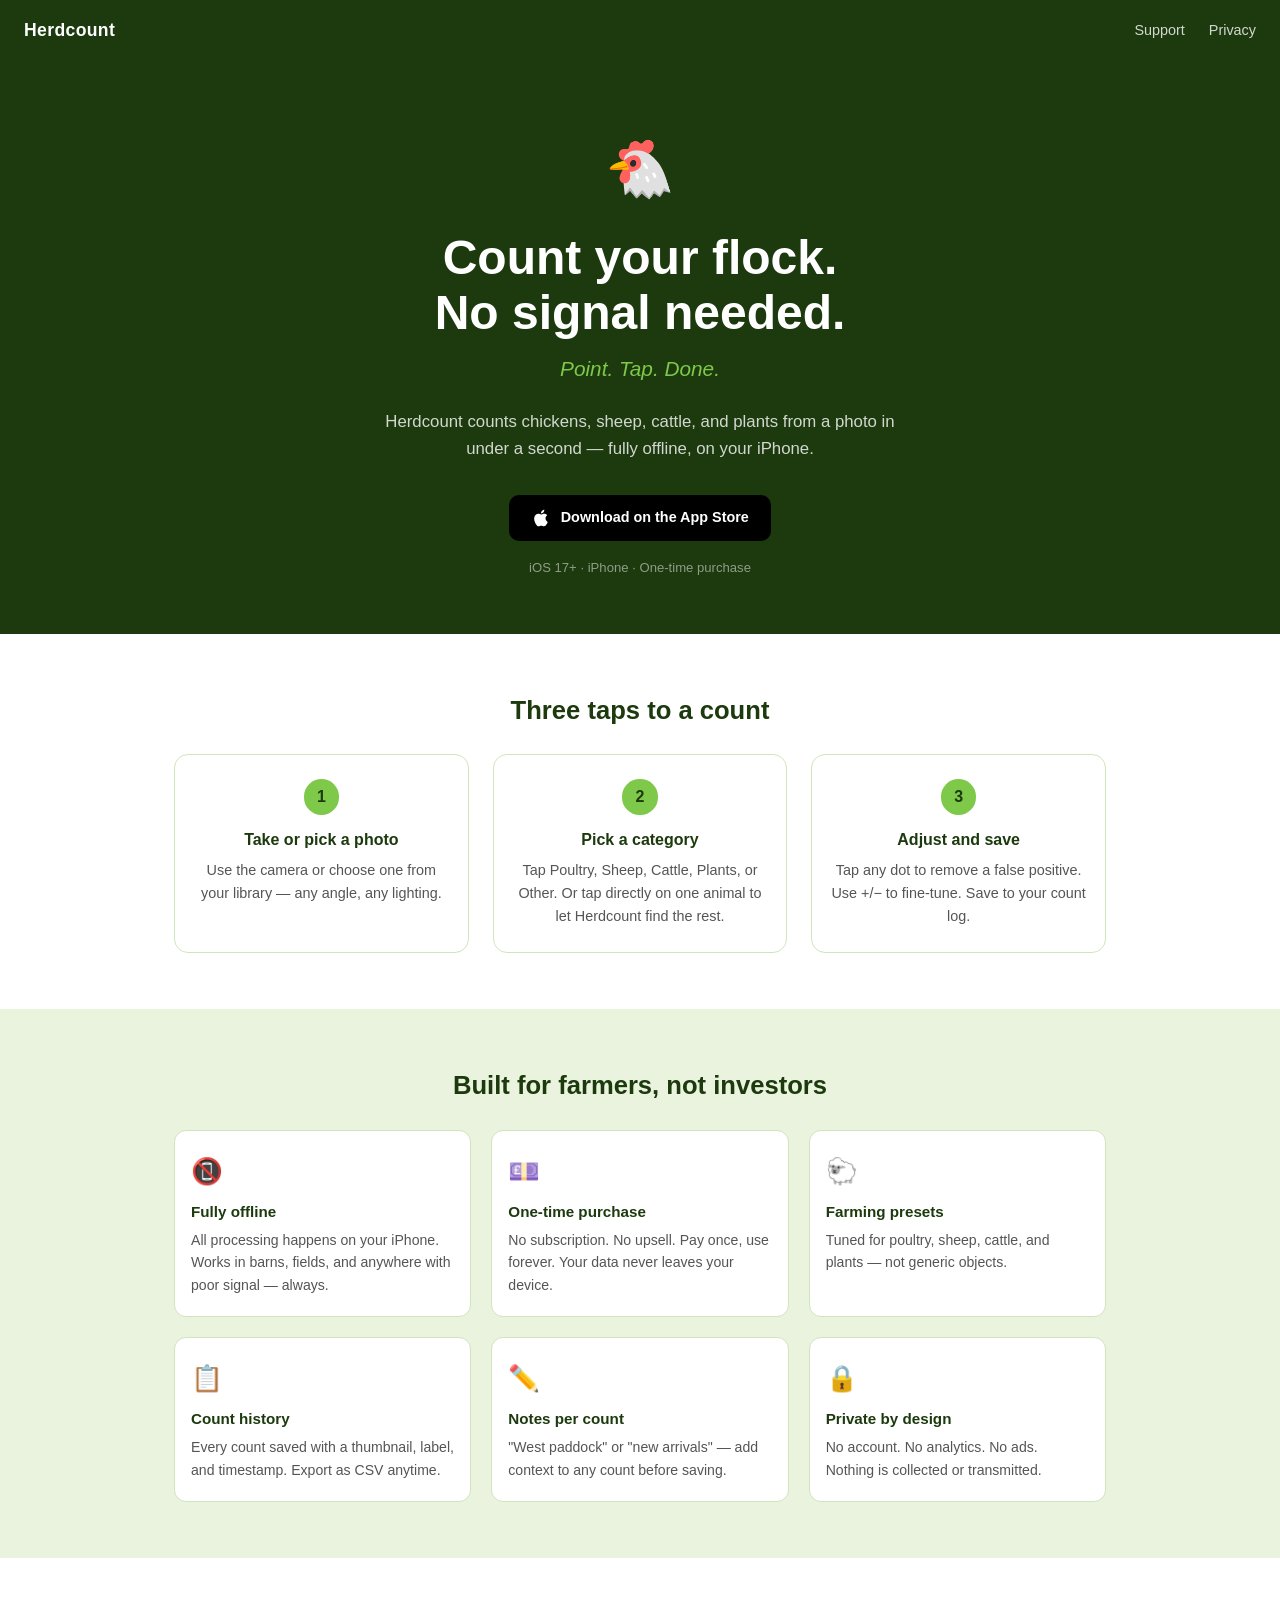
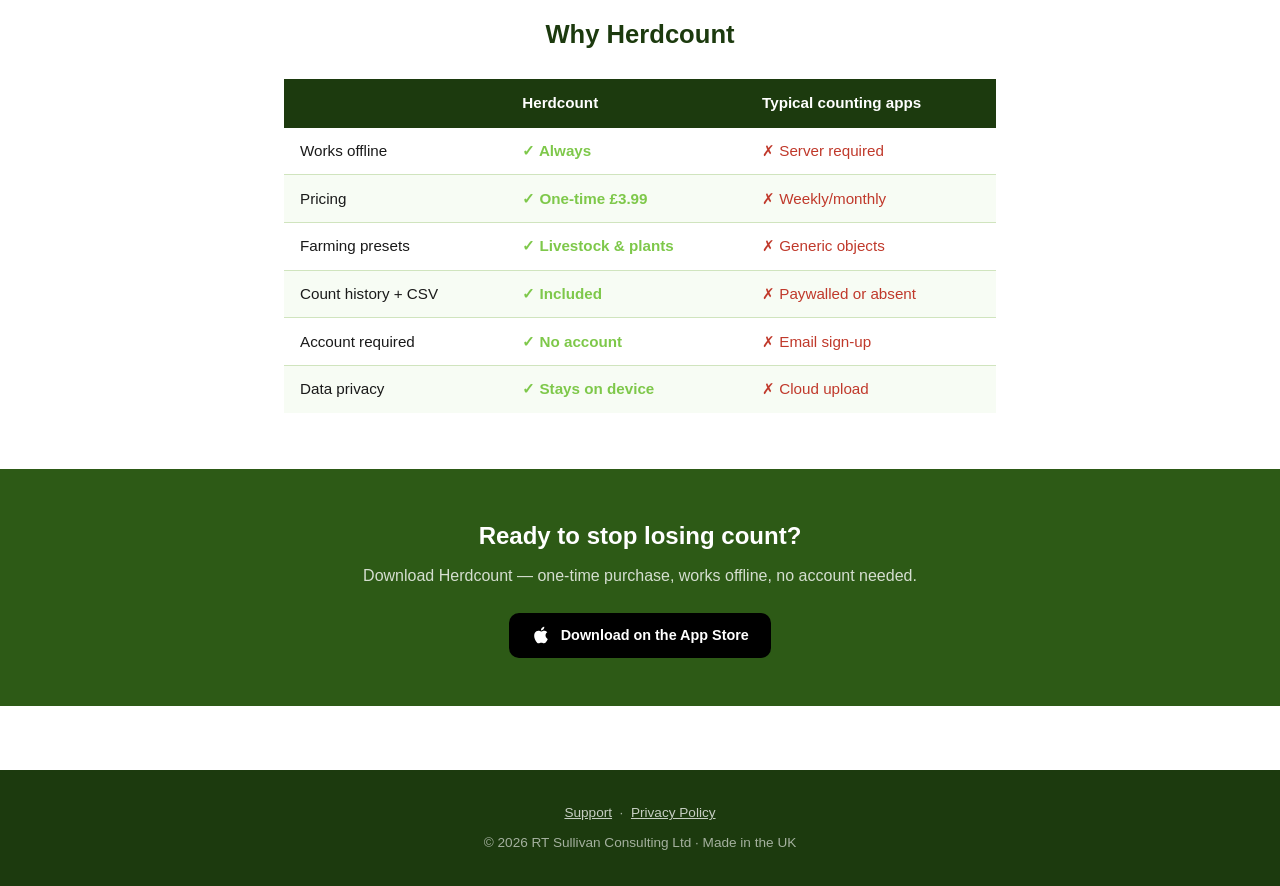
==== herdcount/index.html @ 4c9011f6 "Initial Herdcount website (GitHub Pages) Landing page, support FAQ, and privacy policy for rtsulliva" ====
<!DOCTYPE html>
<html lang="en">
<head>
  <meta charset="UTF-8">
  <meta name="viewport" content="width=device-width, initial-scale=1.0">
  <title>Herdcount — Count your flock. No signal needed.</title>
  <meta name="description" content="Photo-based livestock counter for smallholders and hobby farmers. Offline, one-time purchase, no account needed.">
  <link rel="stylesheet" href="../style.css">
  <style>
    /* page-specific overrides */
    .coming-soon {
      display: inline-block;
      background: var(--straw);
      color: #fff;
      font-size: 0.78rem;
      font-weight: 700;
      padding: 0.2rem 0.6rem;
      border-radius: 6px;
      letter-spacing: 0.05em;
      text-transform: uppercase;
      margin-left: 0.5rem;
      vertical-align: middle;
    }
  </style>
</head>
<body>

<nav>
  <a class="nav-brand" href="/herdcount/">Herdcount</a>
  <ul class="nav-links">
    <li><a href="/herdcount/support/">Support</a></li>
    <li><a href="/herdcount/privacy/">Privacy</a></li>
  </ul>
</nav>

<!-- Hero -->
<div class="hero">
  <span class="hero-icon">🐔</span>
  <h1>Count your flock.<br>No signal needed.</h1>
  <p class="hero-tagline">Point. Tap. Done.</p>
  <p class="hero-sub">Herdcount counts chickens, sheep, cattle, and plants from a photo in under a second — fully offline, on your iPhone.</p>
  <div class="btn-group">
    <a href="#" class="store-badge" aria-label="Download on the App Store">
      <svg width="20" height="20" viewBox="0 0 24 24" fill="white" aria-hidden="true">
        <path d="M18.71 19.5c-.83 1.24-1.71 2.45-3.05 2.47-1.34.03-1.77-.79-3.29-.79-1.53 0-2 .77-3.27.82-1.31.05-2.3-1.32-3.14-2.53C4.25 17 2.94 12.45 4.7 9.39c.87-1.52 2.43-2.48 4.12-2.51 1.28-.02 2.5.87 3.29.87.78 0 2.26-1.07 3.8-.91.65.03 2.47.26 3.64 1.98-.09.06-2.17 1.28-2.15 3.81.03 3.02 2.65 4.03 2.68 4.04-.03.07-.42 1.44-1.38 2.83M13 3.5c.73-.83 1.94-1.46 2.94-1.5.13 1.17-.34 2.35-1.04 3.19-.69.85-1.83 1.51-2.95 1.42-.15-1.15.41-2.35 1.05-3.11z"/>
      </svg>
      Download on the App Store
    </a>
  </div>
  <p style="margin-top:1rem; font-size:0.82rem; color:rgba(255,255,255,0.5);">iOS 17+ · iPhone · One-time purchase</p>
</div>

<!-- How it works -->
<section>
  <div class="container-wide">
    <h2>Three taps to a count</h2>
    <div class="steps">
      <div class="step">
        <div class="step-num">1</div>
        <h3>Take or pick a photo</h3>
        <p>Use the camera or choose one from your library — any angle, any lighting.</p>
      </div>
      <div class="step">
        <div class="step-num">2</div>
        <h3>Pick a category</h3>
        <p>Tap Poultry, Sheep, Cattle, Plants, or Other. Or tap directly on one animal to let Herdcount find the rest.</p>
      </div>
      <div class="step">
        <div class="step-num">3</div>
        <h3>Adjust and save</h3>
        <p>Tap any dot to remove a false positive. Use +/− to fine-tune. Save to your count log.</p>
      </div>
    </div>
  </div>
</section>

<!-- Features -->
<section>
  <div class="container-wide">
    <h2>Built for farmers, not investors</h2>
    <div class="features">
      <div class="feature">
        <span class="feature-icon">📵</span>
        <h3>Fully offline</h3>
        <p>All processing happens on your iPhone. Works in barns, fields, and anywhere with poor signal — always.</p>
      </div>
      <div class="feature">
        <span class="feature-icon">💷</span>
        <h3>One-time purchase</h3>
        <p>No subscription. No upsell. Pay once, use forever. Your data never leaves your device.</p>
      </div>
      <div class="feature">
        <span class="feature-icon">🐑</span>
        <h3>Farming presets</h3>
        <p>Tuned for poultry, sheep, cattle, and plants — not generic objects.</p>
      </div>
      <div class="feature">
        <span class="feature-icon">📋</span>
        <h3>Count history</h3>
        <p>Every count saved with a thumbnail, label, and timestamp. Export as CSV anytime.</p>
      </div>
      <div class="feature">
        <span class="feature-icon">✏️</span>
        <h3>Notes per count</h3>
        <p>"West paddock" or "new arrivals" — add context to any count before saving.</p>
      </div>
      <div class="feature">
        <span class="feature-icon">🔒</span>
        <h3>Private by design</h3>
        <p>No account. No analytics. No ads. Nothing is collected or transmitted.</p>
      </div>
    </div>
  </div>
</section>

<!-- Compare -->
<section>
  <div class="container">
    <h2>Why Herdcount</h2>
    <table class="compare">
      <thead>
        <tr>
          <th></th>
          <th>Herdcount</th>
          <th>Typical counting apps</th>
        </tr>
      </thead>
      <tbody>
        <tr>
          <td>Works offline</td>
          <td class="check">✓ Always</td>
          <td class="cross">✗ Server required</td>
        </tr>
        <tr>
          <td>Pricing</td>
          <td class="check">✓ One-time £3.99</td>
          <td class="cross">✗ Weekly/monthly</td>
        </tr>
        <tr>
          <td>Farming presets</td>
          <td class="check">✓ Livestock &amp; plants</td>
          <td class="cross">✗ Generic objects</td>
        </tr>
        <tr>
          <td>Count history + CSV</td>
          <td class="check">✓ Included</td>
          <td class="cross">✗ Paywalled or absent</td>
        </tr>
        <tr>
          <td>Account required</td>
          <td class="check">✓ No account</td>
          <td class="cross">✗ Email sign-up</td>
        </tr>
        <tr>
          <td>Data privacy</td>
          <td class="check">✓ Stays on device</td>
          <td class="cross">✗ Cloud upload</td>
        </tr>
      </tbody>
    </table>
  </div>
</section>

<!-- CTA -->
<div class="cta-strip">
  <div class="container">
    <h2>Ready to stop losing count?</h2>
    <p>Download Herdcount — one-time purchase, works offline, no account needed.</p>
    <a href="#" class="store-badge" aria-label="Download on the App Store">
      <svg width="20" height="20" viewBox="0 0 24 24" fill="white" aria-hidden="true">
        <path d="M18.71 19.5c-.83 1.24-1.71 2.45-3.05 2.47-1.34.03-1.77-.79-3.29-.79-1.53 0-2 .77-3.27.82-1.31.05-2.3-1.32-3.14-2.53C4.25 17 2.94 12.45 4.7 9.39c.87-1.52 2.43-2.48 4.12-2.51 1.28-.02 2.5.87 3.29.87.78 0 2.26-1.07 3.8-.91.65.03 2.47.26 3.64 1.98-.09.06-2.17 1.28-2.15 3.81.03 3.02 2.65 4.03 2.68 4.04-.03.07-.42 1.44-1.38 2.83M13 3.5c.73-.83 1.94-1.46 2.94-1.5.13 1.17-.34 2.35-1.04 3.19-.69.85-1.83 1.51-2.95 1.42-.15-1.15.41-2.35 1.05-3.11z"/>
      </svg>
      Download on the App Store
    </a>
  </div>
</div>

<footer>
  <div class="container">
    <p>
      <a href="/herdcount/support/">Support</a> &nbsp;·&nbsp;
      <a href="/herdcount/privacy/">Privacy Policy</a>
    </p>
    <p style="margin-top:0.5rem;">© 2026 RT Sullivan Consulting Ltd · Made in the UK</p>
  </div>
</footer>

</body>
</html>
---- style.css ----
*, *::before, *::after { box-sizing: border-box; margin: 0; padding: 0; }

:root {
  --forest:  #1C3A0E;
  --meadow:  #2D5A16;
  --lime:    #7EC84A;
  --highlight: #A8E06A;
  --tint:    #EAF3DE;
  --straw:   #D4A84B;
  --text:    #1a1a1a;
  --muted:   #555;
  --border:  #d0e4be;
}

html { font-size: 16px; }

body {
  font-family: -apple-system, BlinkMacSystemFont, "Segoe UI", sans-serif;
  color: var(--text);
  background: #fff;
  line-height: 1.6;
}

a { color: var(--meadow); text-decoration: underline; }
a:hover { color: var(--lime); }

/* ── Nav ── */
nav {
  background: var(--forest);
  padding: 1rem 1.5rem;
  display: flex;
  align-items: center;
  justify-content: space-between;
  gap: 1rem;
}

.nav-brand {
  color: #fff;
  font-size: 1.1rem;
  font-weight: 700;
  text-decoration: none;
  letter-spacing: 0.02em;
}

.nav-links {
  display: flex;
  gap: 1.5rem;
  list-style: none;
}

.nav-links a {
  color: rgba(255,255,255,0.8);
  text-decoration: none;
  font-size: 0.9rem;
}

.nav-links a:hover { color: var(--lime); }

/* ── Footer ── */
footer {
  background: var(--forest);
  color: rgba(255,255,255,0.6);
  text-align: center;
  padding: 2rem 1.5rem;
  font-size: 0.85rem;
  margin-top: 4rem;
}

footer a { color: rgba(255,255,255,0.75); }
footer a:hover { color: var(--lime); }
footer p + p { margin-top: 0.4rem; }

/* ── Containers ── */
.container {
  max-width: 760px;
  margin: 0 auto;
  padding: 0 1.5rem;
}

.container-wide {
  max-width: 980px;
  margin: 0 auto;
  padding: 0 1.5rem;
}

/* ── Hero ── */
.hero {
  background: var(--forest);
  color: #fff;
  padding: 4rem 1.5rem 3.5rem;
  text-align: center;
}

.hero-icon {
  font-size: 3.5rem;
  margin-bottom: 1rem;
  display: block;
}

.hero h1 {
  font-size: clamp(2rem, 5vw, 3rem);
  font-weight: 800;
  line-height: 1.15;
  margin-bottom: 0.75rem;
}

.hero-tagline {
  font-size: clamp(1.05rem, 2.5vw, 1.3rem);
  color: var(--lime);
  font-style: italic;
  margin-bottom: 1.5rem;
}

.hero-sub {
  font-size: 1.05rem;
  color: rgba(255,255,255,0.8);
  max-width: 520px;
  margin: 0 auto 2rem;
}

/* ── Buttons ── */
.btn {
  display: inline-block;
  padding: 0.8rem 2rem;
  border-radius: 10px;
  font-weight: 700;
  font-size: 1rem;
  text-decoration: none;
  transition: background 0.15s, transform 0.1s;
  cursor: pointer;
}

.btn:active { transform: scale(0.97); }

.btn-primary {
  background: var(--lime);
  color: var(--forest);
}

.btn-primary:hover { background: var(--highlight); color: var(--forest); }

.btn-secondary {
  background: transparent;
  color: rgba(255,255,255,0.8);
  border: 2px solid rgba(255,255,255,0.4);
}

.btn-secondary:hover { border-color: var(--lime); color: var(--lime); }

.btn-group {
  display: flex;
  gap: 1rem;
  flex-wrap: wrap;
  justify-content: center;
}

/* ── Sections ── */
section { padding: 3.5rem 1.5rem; }
section:nth-child(even) { background: var(--tint); }

section h2 {
  font-size: 1.6rem;
  font-weight: 700;
  margin-bottom: 1.5rem;
  color: var(--forest);
  text-align: center;
}

/* ── Steps ── */
.steps {
  display: grid;
  grid-template-columns: repeat(auto-fit, minmax(200px, 1fr));
  gap: 1.5rem;
  margin-top: 1rem;
}

.step {
  text-align: center;
  padding: 1.5rem 1rem;
  background: #fff;
  border-radius: 14px;
  border: 1.5px solid var(--border);
}

.step-num {
  display: inline-flex;
  align-items: center;
  justify-content: center;
  width: 2.2rem;
  height: 2.2rem;
  background: var(--lime);
  color: var(--forest);
  font-weight: 800;
  border-radius: 50%;
  font-size: 1rem;
  margin-bottom: 0.75rem;
}

.step h3 { font-size: 1rem; margin-bottom: 0.4rem; color: var(--forest); }
.step p  { font-size: 0.9rem; color: var(--muted); }

/* ── Feature grid ── */
.features {
  display: grid;
  grid-template-columns: repeat(auto-fit, minmax(220px, 1fr));
  gap: 1.25rem;
}

.feature {
  padding: 1.25rem 1rem;
  background: #fff;
  border-radius: 12px;
  border: 1.5px solid var(--border);
}

.feature-icon { font-size: 1.6rem; margin-bottom: 0.5rem; display: block; }
.feature h3 { font-size: 0.95rem; font-weight: 700; margin-bottom: 0.3rem; color: var(--forest); }
.feature p  { font-size: 0.88rem; color: var(--muted); }

/* ── Compare table ── */
.compare {
  width: 100%;
  border-collapse: collapse;
  font-size: 0.95rem;
  margin-top: 1rem;
}

.compare th {
  background: var(--forest);
  color: #fff;
  padding: 0.75rem 1rem;
  text-align: left;
}

.compare td { padding: 0.7rem 1rem; border-bottom: 1px solid var(--border); }
.compare tr:last-child td { border-bottom: none; }
.compare tr:nth-child(even) td { background: rgba(126,200,74,0.06); }

.check { color: var(--lime); font-weight: 700; }
.cross { color: #c0392b; }

/* ── CTA strip ── */
.cta-strip {
  background: var(--meadow);
  color: #fff;
  text-align: center;
  padding: 3rem 1.5rem;
}

.cta-strip h2 { color: #fff; margin-bottom: 0.5rem; }
.cta-strip p { color: rgba(255,255,255,0.8); margin-bottom: 1.5rem; }

/* ── Content pages (support, privacy) ── */
.page-header {
  background: var(--forest);
  color: #fff;
  padding: 2.5rem 1.5rem;
}

.page-header h1 { font-size: 1.8rem; font-weight: 800; margin-bottom: 0.25rem; }
.page-header p  { color: rgba(255,255,255,0.75); font-size: 0.95rem; }

.page-body {
  padding: 2.5rem 1.5rem 4rem;
}

.page-body h2 {
  font-size: 1.2rem;
  font-weight: 700;
  color: var(--forest);
  margin: 2rem 0 0.75rem;
  padding-bottom: 0.4rem;
  border-bottom: 2px solid var(--tint);
  text-align: left;
}

.page-body h3 {
  font-size: 0.95rem;
  font-weight: 700;
  color: var(--text);
  margin: 1.25rem 0 0.3rem;
}

.page-body p  { margin-bottom: 0.75rem; color: var(--muted); font-size: 0.97rem; }
.page-body ul { margin: 0.25rem 0 0.75rem 1.4rem; color: var(--muted); font-size: 0.97rem; }
.page-body li { margin-bottom: 0.3rem; }

.page-body a { color: var(--meadow); }

.qa { margin-bottom: 1.5rem; }
.qa dt {
  font-weight: 700;
  color: var(--forest);
  font-size: 0.97rem;
  margin-bottom: 0.25rem;
}
.qa dd { color: var(--muted); font-size: 0.95rem; margin-left: 0; }

/* ── App Store badge placeholder ── */
.store-badge {
  display: inline-flex;
  align-items: center;
  gap: 0.6rem;
  background: #000;
  color: #fff;
  padding: 0.7rem 1.4rem;
  border-radius: 10px;
  text-decoration: none;
  font-size: 0.9rem;
  font-weight: 600;
  transition: opacity 0.15s;
}
.store-badge:hover { opacity: 0.85; color: #fff; }
.store-badge svg { flex-shrink: 0; }

/* ── Responsive ── */
@media (max-width: 600px) {
  .nav-links { display: none; }
  .steps, .features { grid-template-columns: 1fr; }
  .compare { font-size: 0.85rem; }
  .compare th, .compare td { padding: 0.6rem 0.75rem; }
}
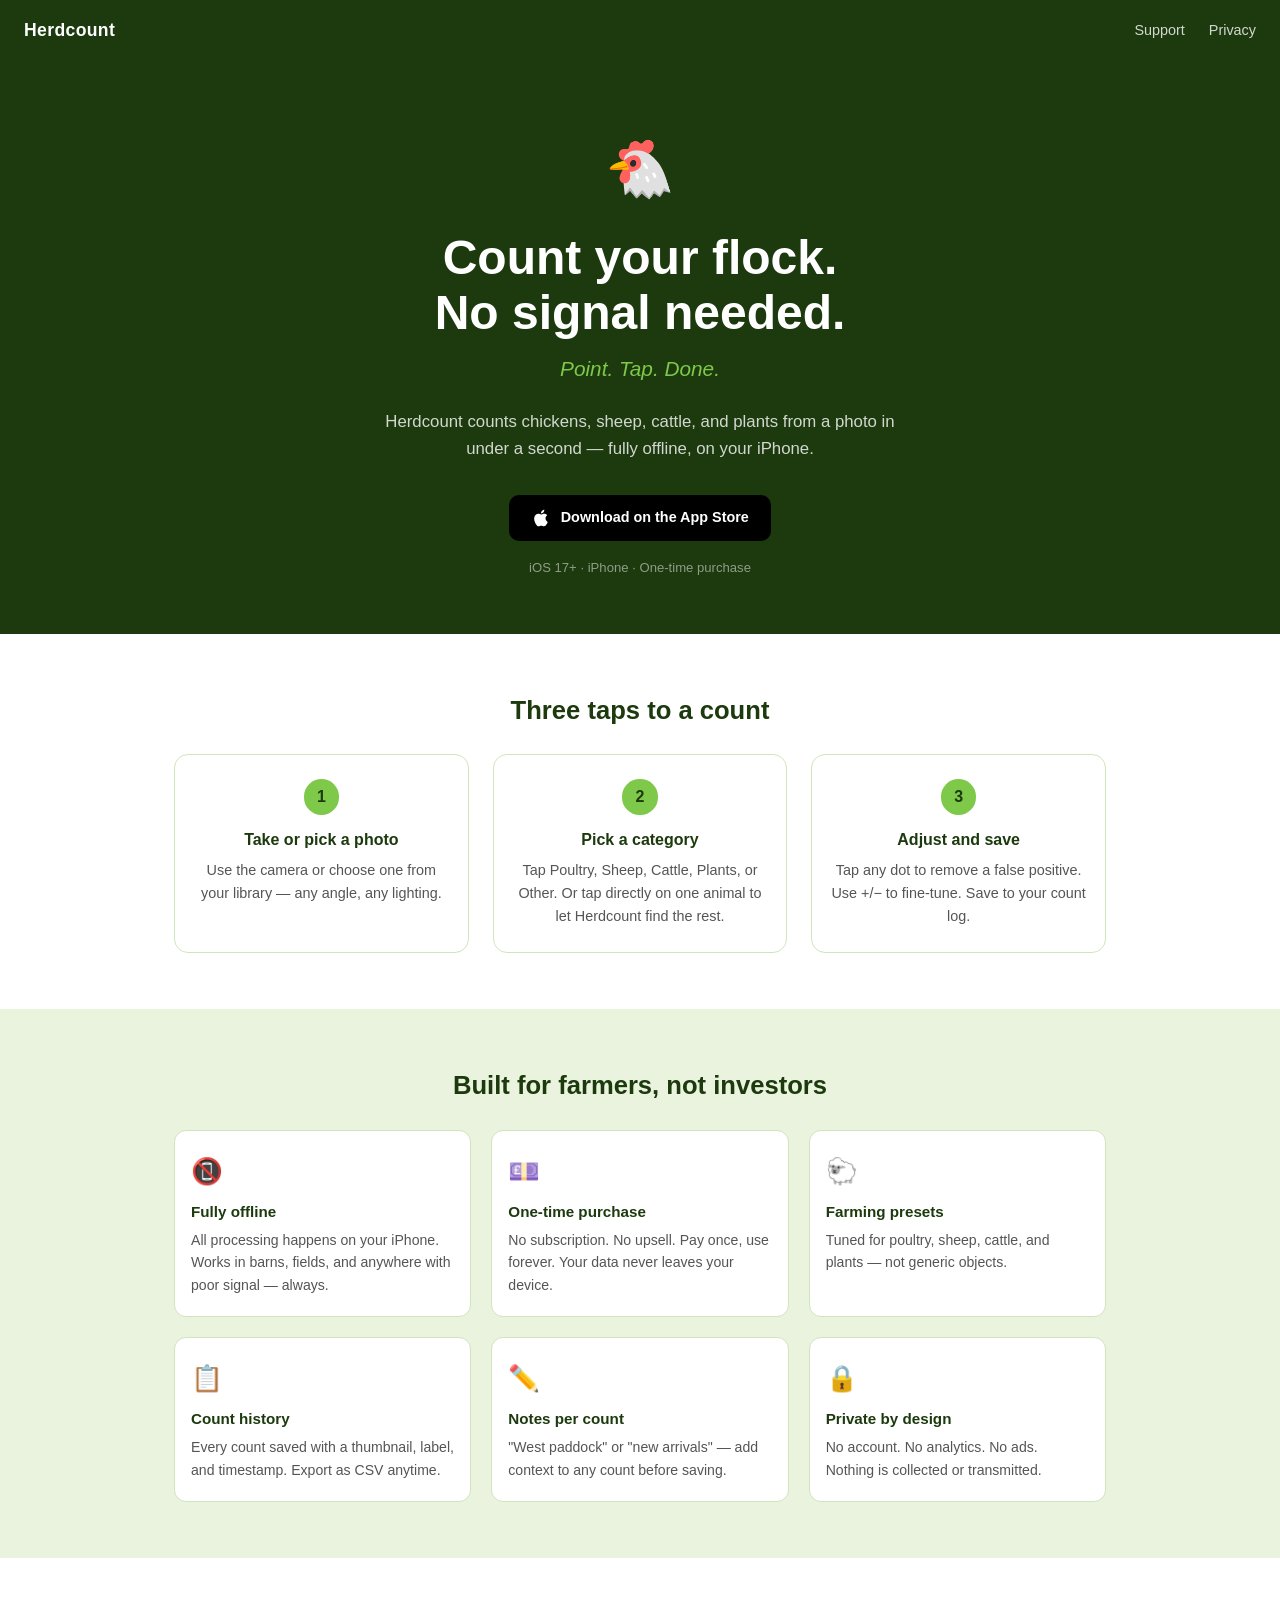
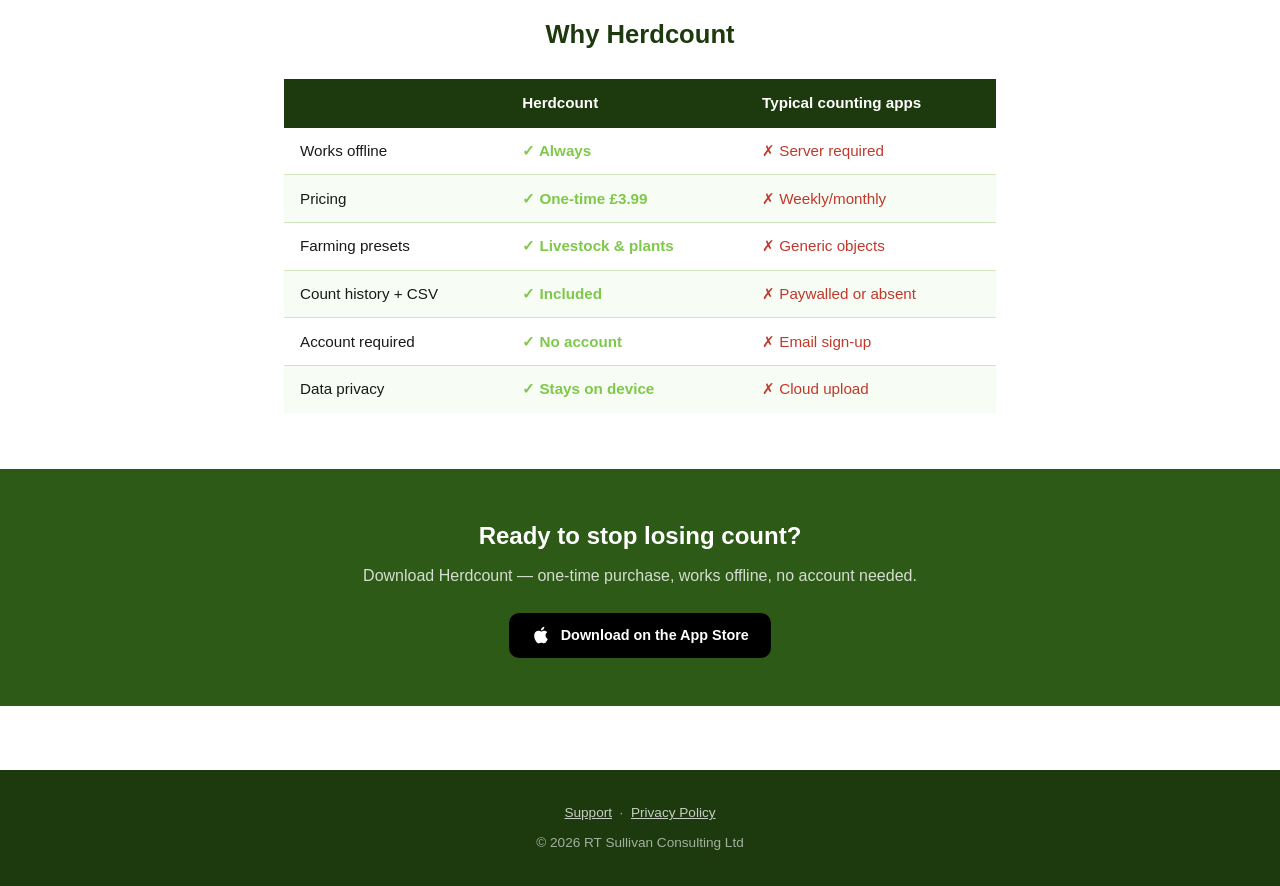
==== commit 96e7f861: "Switch domain to howkewlisthat.com Update CNAME and all email/URL references from rtsullivan.co.uk. " ====
--- a/herdcount/index.html
+++ b/herdcount/index.html
@@ -181,7 +181,7 @@
       <a href="/herdcount/support/">Support</a> &nbsp;·&nbsp;
       <a href="/herdcount/privacy/">Privacy Policy</a>
     </p>
-    <p style="margin-top:0.5rem;">© 2026 RT Sullivan Consulting Ltd · Made in the UK</p>
+    <p style="margin-top:0.5rem;">© 2026 RT Sullivan Consulting Ltd</p>
   </div>
 </footer>
 
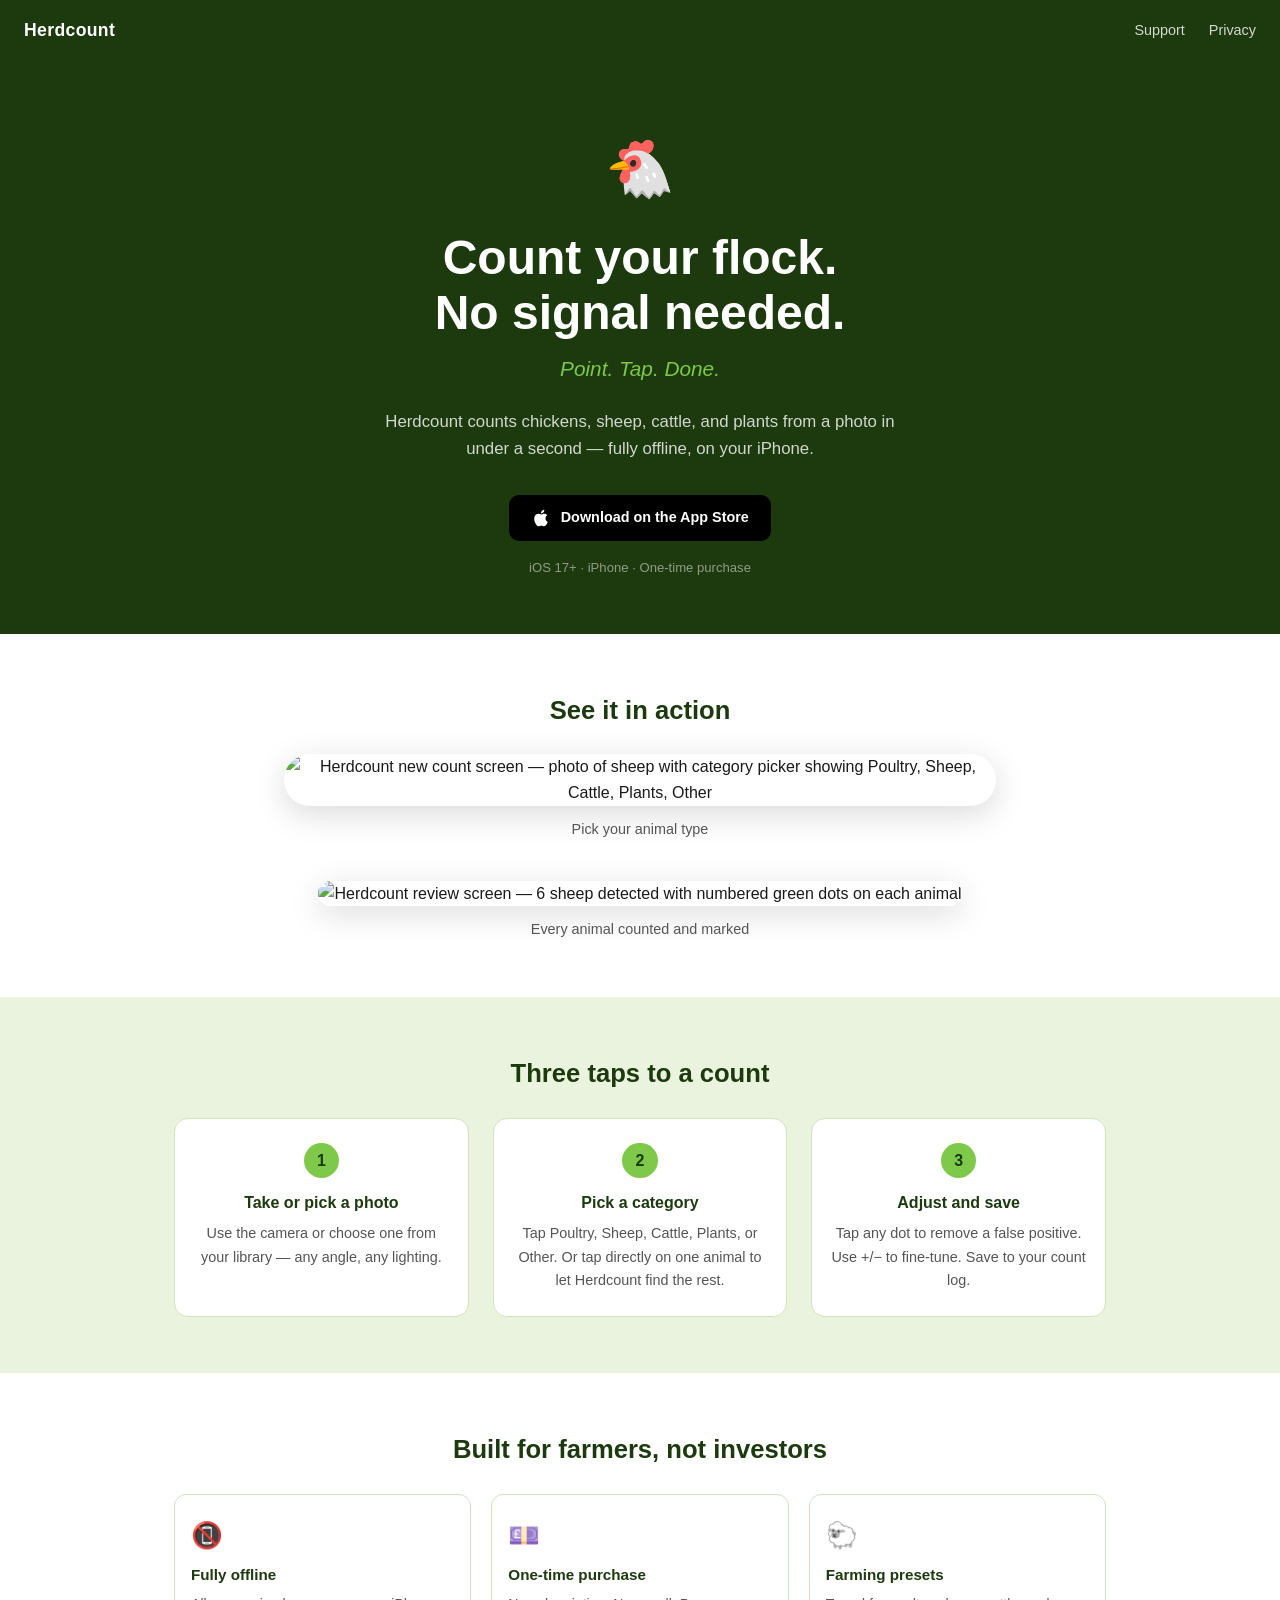
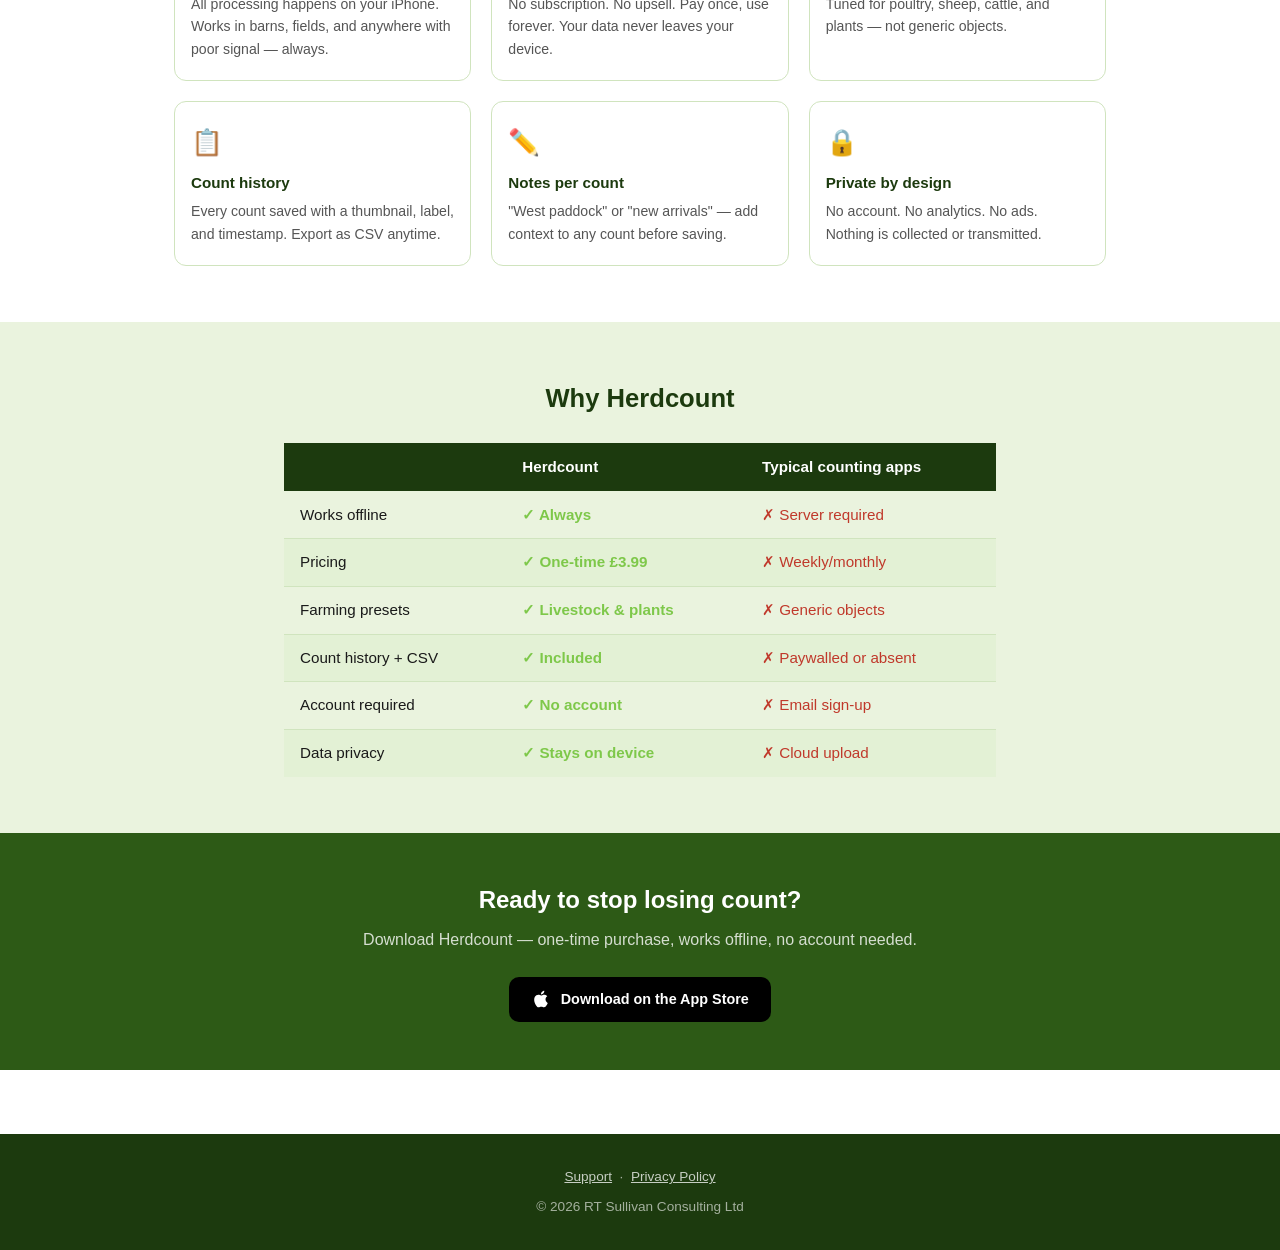
==== commit 08dfb718: "Add app screenshots to Herdcount landing page Real device screenshots showing the category picker an" ====
--- a/herdcount/index.html
+++ b/herdcount/index.html
@@ -8,6 +8,31 @@
   <link rel="stylesheet" href="../style.css">
   <style>
     /* page-specific overrides */
+    .screenshots {
+      display: flex;
+      gap: 2.5rem;
+      justify-content: center;
+      flex-wrap: wrap;
+      margin-top: 1rem;
+    }
+
+    .screenshot {
+      text-align: center;
+    }
+
+    .screenshot img {
+      width: 240px;
+      max-width: 100%;
+      border-radius: 36px;
+      box-shadow: 0 8px 32px rgba(0,0,0,0.15);
+    }
+
+    .screenshot figcaption {
+      margin-top: 0.75rem;
+      font-size: 0.9rem;
+      color: var(--muted);
+    }
+
     .coming-soon {
       display: inline-block;
       background: var(--straw);
@@ -50,6 +75,23 @@
   <p style="margin-top:1rem; font-size:0.82rem; color:rgba(255,255,255,0.5);">iOS 17+ · iPhone · One-time purchase</p>
 </div>
 
+<!-- Screenshots -->
+<section>
+  <div class="container">
+    <h2>See it in action</h2>
+    <div class="screenshots">
+      <figure class="screenshot">
+        <img src="/herdcount/images/01-category.png" alt="Herdcount new count screen — photo of sheep with category picker showing Poultry, Sheep, Cattle, Plants, Other">
+        <figcaption>Pick your animal type</figcaption>
+      </figure>
+      <figure class="screenshot">
+        <img src="/herdcount/images/02-review.png" alt="Herdcount review screen — 6 sheep detected with numbered green dots on each animal">
+        <figcaption>Every animal counted and marked</figcaption>
+      </figure>
+    </div>
+  </div>
+</section>
+
 <!-- How it works -->
 <section>
   <div class="container-wide">
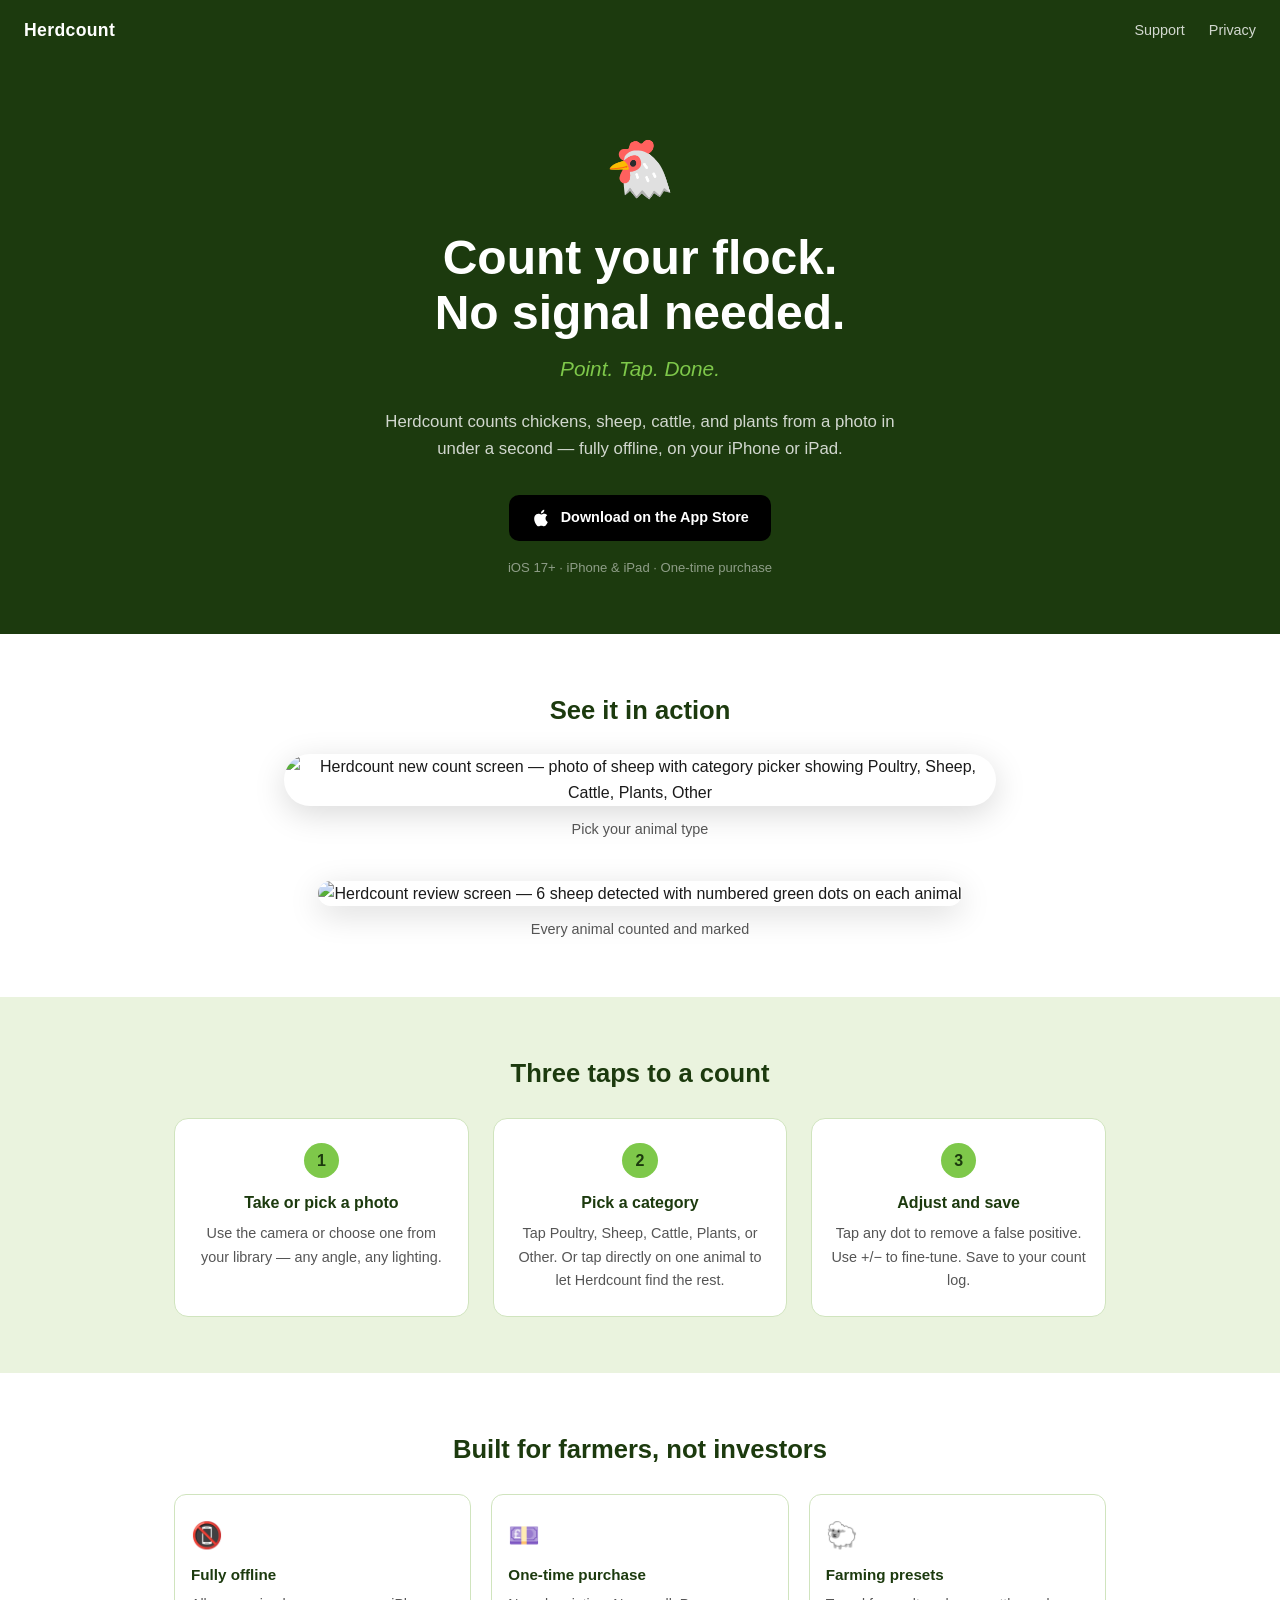
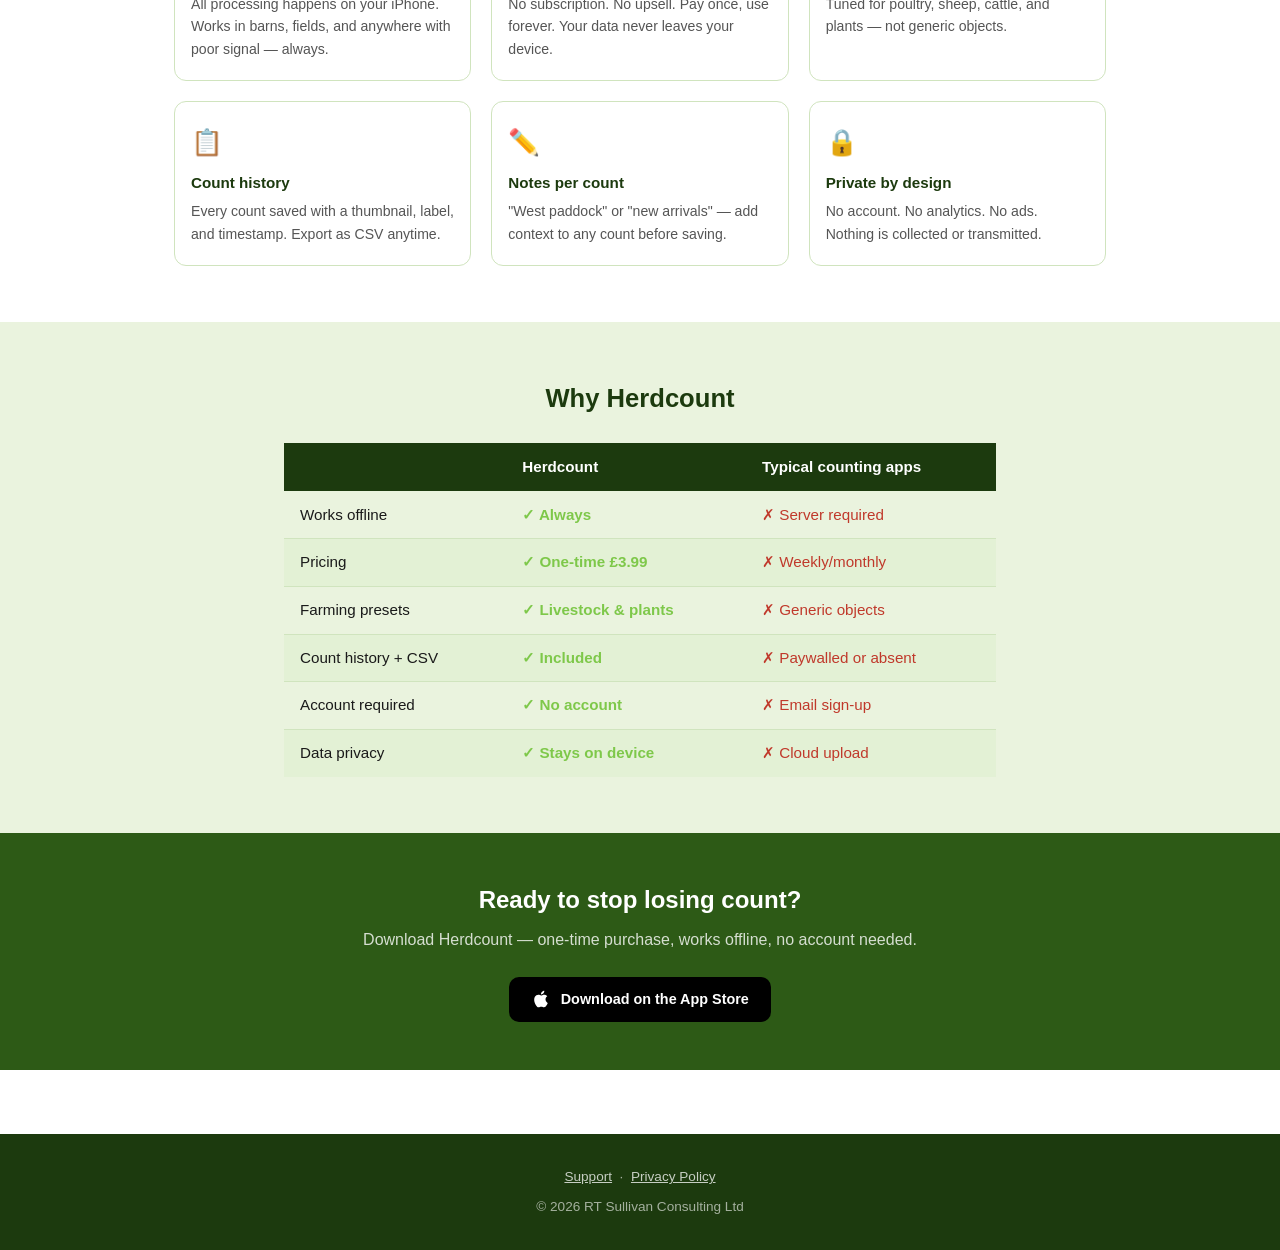
==== commit 424eb5c6: "Refresh landing page with all four App Store apps; add StackDrill The landing page listed three apps" ====
--- a/herdcount/index.html
+++ b/herdcount/index.html
@@ -63,16 +63,16 @@
   <span class="hero-icon">🐔</span>
   <h1>Count your flock.<br>No signal needed.</h1>
   <p class="hero-tagline">Point. Tap. Done.</p>
-  <p class="hero-sub">Herdcount counts chickens, sheep, cattle, and plants from a photo in under a second — fully offline, on your iPhone.</p>
+  <p class="hero-sub">Herdcount counts chickens, sheep, cattle, and plants from a photo in under a second — fully offline, on your iPhone or iPad.</p>
   <div class="btn-group">
-    <a href="#" class="store-badge" aria-label="Download on the App Store">
+    <a href="https://apps.apple.com/gb/app/herdcount/id6765711537" class="store-badge" aria-label="Download on the App Store">
       <svg width="20" height="20" viewBox="0 0 24 24" fill="white" aria-hidden="true">
         <path d="M18.71 19.5c-.83 1.24-1.71 2.45-3.05 2.47-1.34.03-1.77-.79-3.29-.79-1.53 0-2 .77-3.27.82-1.31.05-2.3-1.32-3.14-2.53C4.25 17 2.94 12.45 4.7 9.39c.87-1.52 2.43-2.48 4.12-2.51 1.28-.02 2.5.87 3.29.87.78 0 2.26-1.07 3.8-.91.65.03 2.47.26 3.64 1.98-.09.06-2.17 1.28-2.15 3.81.03 3.02 2.65 4.03 2.68 4.04-.03.07-.42 1.44-1.38 2.83M13 3.5c.73-.83 1.94-1.46 2.94-1.5.13 1.17-.34 2.35-1.04 3.19-.69.85-1.83 1.51-2.95 1.42-.15-1.15.41-2.35 1.05-3.11z"/>
       </svg>
       Download on the App Store
     </a>
   </div>
-  <p style="margin-top:1rem; font-size:0.82rem; color:rgba(255,255,255,0.5);">iOS 17+ · iPhone · One-time purchase</p>
+  <p style="margin-top:1rem; font-size:0.82rem; color:rgba(255,255,255,0.5);">iOS 17+ · iPhone &amp; iPad · One-time purchase</p>
 </div>
 
 <!-- Screenshots -->
@@ -208,7 +208,7 @@
   <div class="container">
     <h2>Ready to stop losing count?</h2>
     <p>Download Herdcount — one-time purchase, works offline, no account needed.</p>
-    <a href="#" class="store-badge" aria-label="Download on the App Store">
+    <a href="https://apps.apple.com/gb/app/herdcount/id6765711537" class="store-badge" aria-label="Download on the App Store">
       <svg width="20" height="20" viewBox="0 0 24 24" fill="white" aria-hidden="true">
         <path d="M18.71 19.5c-.83 1.24-1.71 2.45-3.05 2.47-1.34.03-1.77-.79-3.29-.79-1.53 0-2 .77-3.27.82-1.31.05-2.3-1.32-3.14-2.53C4.25 17 2.94 12.45 4.7 9.39c.87-1.52 2.43-2.48 4.12-2.51 1.28-.02 2.5.87 3.29.87.78 0 2.26-1.07 3.8-.91.65.03 2.47.26 3.64 1.98-.09.06-2.17 1.28-2.15 3.81.03 3.02 2.65 4.03 2.68 4.04-.03.07-.42 1.44-1.38 2.83M13 3.5c.73-.83 1.94-1.46 2.94-1.5.13 1.17-.34 2.35-1.04 3.19-.69.85-1.83 1.51-2.95 1.42-.15-1.15.41-2.35 1.05-3.11z"/>
       </svg>
--- a/style.css
+++ b/style.css
@@ -313,10 +313,89 @@
 .store-badge:hover { opacity: 0.85; color: #fff; }
 .store-badge svg { flex-shrink: 0; }
 
+/* ── App cards (index apps grid) ── */
+.app-grid {
+  display: grid;
+  grid-template-columns: repeat(auto-fit, minmax(260px, 1fr));
+  gap: 1.5rem;
+  margin-top: 1.5rem;
+}
+
+.app-card {
+  background: #fff;
+  border: 1.5px solid var(--border);
+  border-top: 4px solid var(--lime);
+  border-radius: 16px;
+  padding: 1.5rem;
+  display: flex;
+  flex-direction: column;
+  gap: 0.9rem;
+}
+
+.app-card--stackdrill { border-top-color: var(--straw); }
+.app-card--menopause  { border-top-color: #C8698F; }
+.app-card--sessionz   { border-top-color: #3B82C4; }
+
+.app-card-top {
+  display: flex;
+  align-items: center;
+  gap: 1rem;
+}
+
+.app-icon {
+  flex-shrink: 0;
+  width: 64px;
+  height: 64px;
+  border-radius: 14px;
+  overflow: hidden;
+  background: var(--tint);
+  display: flex;
+  align-items: center;
+  justify-content: center;
+}
+
+.app-icon img { display: block; width: 64px; height: 64px; object-fit: cover; }
+
+.app-icon-fallback { font-size: 2rem; }
+
+.app-card h3 { font-size: 1.1rem; margin-bottom: 0.15rem; }
+.app-card h3 a { color: var(--forest); text-decoration: none; }
+.app-card h3 a:hover { color: var(--lime); }
+
+.app-card-meta { font-size: 0.85rem; color: var(--muted); }
+
+.app-card p { font-size: 0.92rem; color: var(--muted); flex-grow: 1; }
+
+.app-card-actions {
+  display: flex;
+  gap: 0.6rem;
+  flex-wrap: wrap;
+}
+
+.btn-card {
+  font-size: 0.85rem;
+  font-weight: 700;
+  text-decoration: none;
+  padding: 0.5rem 0.9rem;
+  border-radius: 8px;
+  background: var(--tint);
+  color: var(--forest);
+}
+
+.btn-card:hover { background: var(--highlight); color: var(--forest); }
+
+.btn-card-store {
+  background: var(--forest);
+  color: #fff;
+}
+
+.btn-card-store:hover { background: var(--meadow); color: #fff; }
+
 /* ── Responsive ── */
 @media (max-width: 600px) {
   .nav-links { display: none; }
   .steps, .features { grid-template-columns: 1fr; }
   .compare { font-size: 0.85rem; }
   .compare th, .compare td { padding: 0.6rem 0.75rem; }
-}
+  .app-card-top { align-items: flex-start; }
+}
